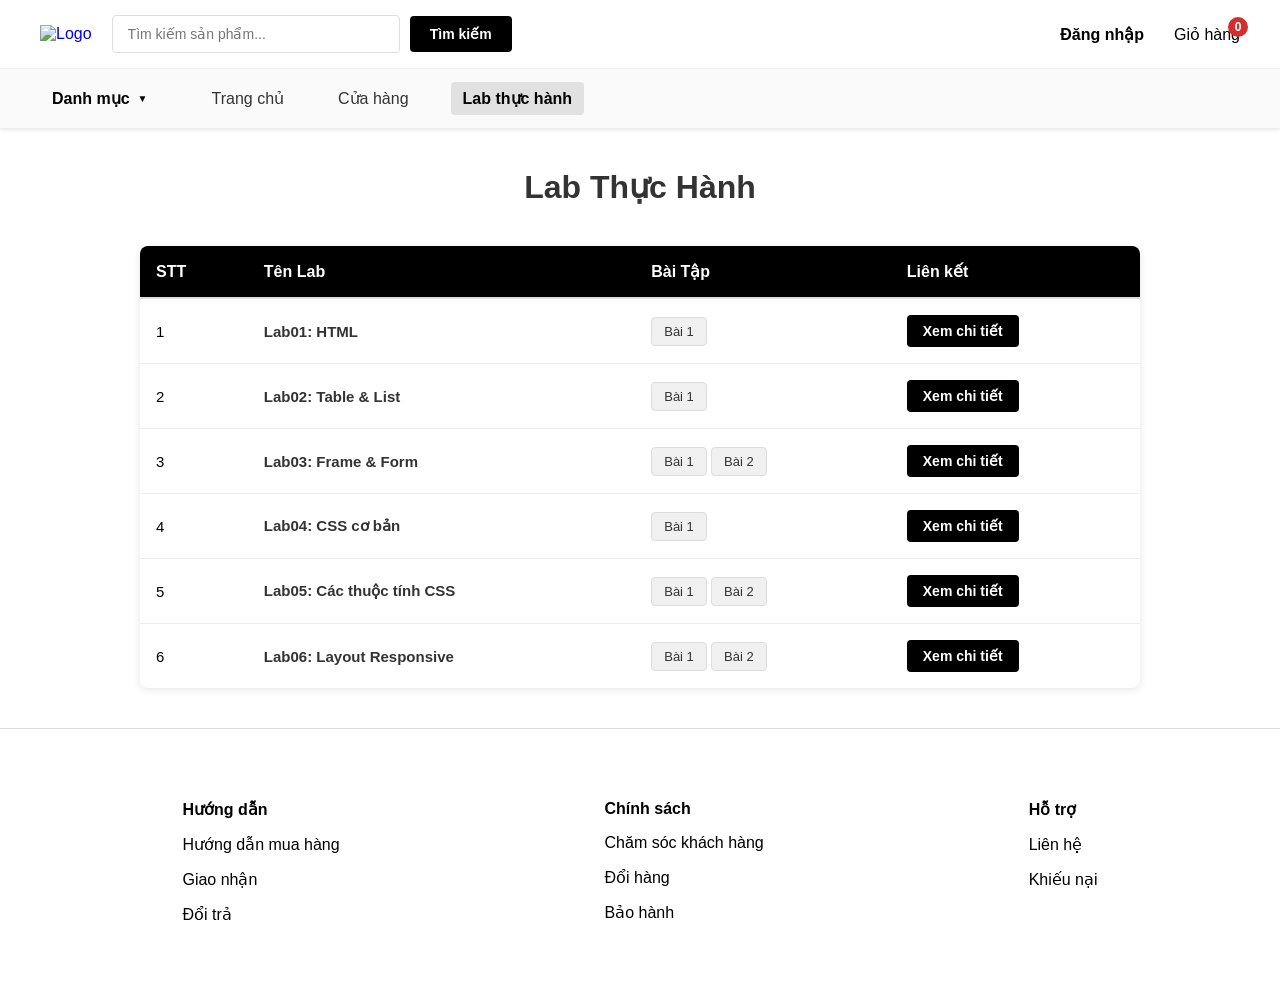
==== labs.html @ 2aad176a "upload source code" ====
<!DOCTYPE html>

<html lang="vi">
<head>
  <meta charset="UTF-8">
  <title>Lab Thực Hành - Nhạt Nhẽo Store</title>
  <link rel="stylesheet" href="style.css">
  <style>
    .labs-container {
      max-width: 1000px;
      margin: 40px auto;
      padding: 0 20px;
    }

    .labs-title {
      text-align: center;
      font-size: 32px;
      font-weight: bold;
      color: #333;
      margin-bottom: 40px;
    }

    .labs-table {
      width: 100%;
      border-collapse: collapse;
      background: #fff;
      box-shadow: 0 2px 8px rgba(0,0,0,0.1);
      border-radius: 8px;
      overflow: hidden;
    }

    .labs-table thead {
      background: #000;
      color: #fff;
    }

    .labs-table th {
      padding: 16px;
      text-align: left;
      font-size: 16px;
      font-weight: bold;
      border-bottom: 2px solid #ddd;
    }

    .labs-table td {
      padding: 16px;
      border-bottom: 1px solid #eee;
      font-size: 15px;
    }

    .labs-table tbody tr:hover {
      background: rgba(0,0,0,0.02);
    }

    .labs-table tbody tr:last-child td {
      border-bottom: none;
    }

    .lab-name {
      font-weight: bold;
      color: #333;
    }

    .lab-links {
      display: flex;
      flex-wrap: wrap;
      gap: 10px;
    }

    .lab-link-btn {
      display: inline-block;
      padding: 6px 12px;
      background: #f0f0f0;
      color: #333;
      text-decoration: none;
      border-radius: 4px;
      font-size: 13px;
      border: 1px solid #ddd;
      transition: background 0.2s;
    }

    .lab-link-btn:hover {
      background: #000;
      color: #fff;
      border-color: #000;
    }

    .lab-detail-btn {
      display: inline-block;
      padding: 8px 16px;
      background: #000;
      color: #fff;
      text-decoration: none;
      border-radius: 4px;
      font-size: 14px;
      font-weight: bold;
      transition: background 0.2s;
    }

    .lab-detail-btn:hover {
      background: #333;
    }

    .empty-cell {
      color: #999;
      font-style: italic;
    }
  </style>
</head>
<body>

  <!-- HEADER -->

  <header class="header">
    <div class="header-top">
      <div class="logo-search">
        <a href="index.html" class="logo-link">
          <img src="image/logo.png" class="logo" alt="Logo">
        </a>
        <div class="search-box">
          <input type="text" placeholder="Tìm kiếm sản phẩm...">
          <button class="search-btn">Tìm kiếm</button>
        </div>
      </div>
      <div class="header-actions">
        <a href="#" class="login-link">Đăng nhập</a>
        <div class="cart-icon">
          <span class="cart-count">0</span>
          <span>Giỏ hàng</span>
        </div>
      </div>
    </div>

    <!-- NAV -->

    <nav class="nav">
      <div class="nav-categories">
        <span class="category-label">Danh mục</span>
        <ul class="category-list">
          <li><a href="nam.html">Nam</a></li>
          <li><a href="nu.html">Nữ</a></li>
        </ul>
      </div>
      <ul class="nav-menu">
        <li><a href="index.html">Trang chủ</a></li>
        <li><a href="nam.html">Cửa hàng</a></li>
        <li><a href="labs.html" class="active">Lab thực hành</a></li>
      </ul>
    </nav>
  </header>

  <!-- LABS CONTENT -->

  <div class="labs-container">
    <h2 class="labs-title">Lab Thực Hành</h2>

    <table class="labs-table">
      <thead>
        <tr>
          <th>STT</th>
          <th>Tên Lab</th>
          <th>Bài Tập</th>
          <th>Liên kết</th>
        </tr>
      </thead>
      <tbody>
        <tr>
          <td>1</td>
          <td class="lab-name">Lab01: HTML</td>
          <td>
            <a href="https://delwyn9.github.io/Lab01/index.html" class="lab-link-btn">Bài 1</a>
          </td>
          <td>
            <a href="https://github.com/DelWyn9/Lab01" class="lab-detail-btn">Xem chi tiết</a>
          </td>
        </tr>
        <tr>
          <td>2</td>
          <td class="lab-name">Lab02: Table & List</td>
          <td>
            <a href="https://delwyn9.github.io/Lab02/" class="lab-link-btn">Bài 1</a>
          </td>
          <td>
            <a href="https://github.com/DelWyn9/Lab02" class="lab-detail-btn">Xem chi tiết</a>
          </td>
        </tr>
        <tr>
          <td>3</td>
          <td class="lab-name">Lab03: Frame & Form</td>
          <td>
            <a href="https://delwyn9.github.io/Lab03-1/" class="lab-link-btn">Bài 1</a>
            <a href="https://delwyn9.github.io/Lab03-2/" class="lab-link-btn">Bài 2</a>
          </td>
          <td>
            <a href="https://github.com/DelWyn9/Lab03-1" class="lab-detail-btn">Xem chi tiết</a>
          </td>
        </tr>
        <tr>
          <td>4</td>
          <td class="lab-name">Lab04: CSS cơ bản</td>
          <td>
            <a href="https://delwyn9.github.io/Lab04/" class="lab-link-btn">Bài 1</a>
          </td>
          <td>
            <a href="https://github.com/DelWyn9/Lab04" class="lab-detail-btn">Xem chi tiết</a>
          </td>
        </tr>
        <tr>
          <td>5</td>
          <td class="lab-name">Lab05: Các thuộc tính CSS</td>
          <td>
            <a href="https://delwyn9.github.io/Lab05-1/" class="lab-link-btn">Bài 1</a>
            <a href="https://delwyn9.github.io/Lab05-2/" class="lab-link-btn">Bài 2</a>
          </td>
          <td>
            <a href="https://github.com/DelWyn9/Lab05-1" class="lab-detail-btn">Xem chi tiết</a>
          </td>
        </tr>
        <tr>
          <td>6</td>
          <td class="lab-name">Lab06: Layout Responsive</td>
          <td>
            <a href="https://delwyn9.github.io/Lab06-1/" class="lab-link-btn">Bài 1</a>
            <a href="https://delwyn9.github.io/Lab06-2/" class="lab-link-btn">Bài 2</a>
          </td>
          <td>
            <a href="https://github.com/DelWyn9/Lab06-1" class="lab-detail-btn">Xem chi tiết</a>
          </td>
        </tr>
      </tbody>
    </table>
  </div>

  <!-- FOOTER -->

  <footer class="footer">
    <div class="footer-col">
      <h4>Hướng dẫn</h4>
      <p>Hướng dẫn mua hàng</p>
      <p>Giao nhận</p>
      <p>Đổi trả</p>
    </div>
    <div class="footer-col">
      <h4>Chính sách</h4>
      <p>Chăm sóc khách hàng</p>
      <p>Đổi hàng</p>
      <p>Bảo hành</p>
    </div>
    <div class="footer-col">
      <h4>Hỗ trợ</h4>
      <p>Liên hệ</p>
      <p>Khiếu nại</p>
    </div>
  </footer>

</body>
</html>
---- style.css ----
body {
font-family: Arial, sans-serif;
margin: 0;
}

.header {
background: #fff;
box-shadow: 0 2px 4px rgba(0,0,0,0.1);
}

.header-top {
display: flex;
align-items: center;
justify-content: space-between;
padding: 15px 40px;
gap: 30px;
}

.logo-search {
display: flex;
align-items: center;
gap: 20px;
flex: 1;
}

.logo-block {
display: flex;
flex-direction: column;
align-items: flex-start;
gap: 8px;
}

.logo-link {
text-decoration: none;
}

.logo {
width: 60px;
height: 60px;
object-fit: contain;
}

.search-box {
display: flex;
align-items: center;
gap: 10px;
flex: 1;
max-width: 400px;
}

.search-box input {
flex: 1;
padding: 10px 15px;
border: 1px solid #ddd;
border-radius: 4px;
font-size: 14px;
}

.search-box input:focus {
outline: none;
border-color: #000;
}

.search-btn {
padding: 10px 20px;
background: #000;
color: #fff;
border: none;
border-radius: 4px;
cursor: pointer;
font-size: 14px;
font-weight: bold;
}

.search-btn:hover {
background: #333;
}

.header-actions {
display: flex;
align-items: center;
gap: 30px;
}

.login-link {
text-decoration: none;
color: #000;
font-weight: bold;
cursor: pointer;
}

.login-link:hover {
color: #666;
}

.cart-icon {
display: flex;
align-items: center;
gap: 5px;
cursor: pointer;
position: relative;
}

.cart-count {
position: absolute;
top: -8px;
right: -8px;
background: #d32f2f;
color: #fff;
border-radius: 50%;
width: 20px;
height: 20px;
display: flex;
align-items: center;
justify-content: center;
font-size: 12px;
font-weight: bold;
}

/* NAV */
.nav {
display: flex;
align-items: center;
gap: 40px;
padding: 12px 40px;
background: rgba(0,0,0,0.02);
border-top: 1px solid #eee;
}

.nav-categories {
position: relative;
}

.category-label {
font-weight: bold;
color: #000;
cursor: pointer;
padding: 8px 12px;
border-radius: 4px;
display: flex;
align-items: center;
gap: 8px;
}

.category-label::after {
content: "▼";
font-size: 10px;
}

.category-label:hover {
background: rgba(0,0,0,0.05);
}

.category-list {
list-style: none;
margin: 0;
padding: 0;
position: absolute;
top: 100%;
left: 0;
background: #fff;
border: 1px solid #ddd;
border-radius: 4px;
min-width: 150px;
display: none;
z-index: 100;
box-shadow: 0 4px 8px rgba(0,0,0,0.1);
}

.nav-categories:hover .category-list {
display: block;
}

.category-list li {
padding: 0;
}

.category-list a {
display: block;
padding: 10px 16px;
text-decoration: none;
color: #333;
font-size: 14px;
border-bottom: 1px solid #eee;
}

.category-list li:last-child a {
border-bottom: none;
}

.category-list a:hover,
.category-list a.active {
background: rgba(0,0,0,0.05);
color: #000;
font-weight: bold;
}

.nav-menu {
list-style: none;
margin: 0;
padding: 0;
display: flex;
gap: 30px;
}

.nav-menu a {
text-decoration: none;
color: #333;
font-weight: 500;
padding: 8px 12px;
border-radius: 4px;
transition: background 0.2s, color 0.2s;
}

.nav-menu a:hover,
.nav-menu a.active {
background: rgba(0,0,0,0.1);
color: #000;
font-weight: bold;
}


.video {
width: 100%;
}

.video iframe {
width: 100%;
height: 400px;
}

.category-title {
text-align: center;
margin: 30px 0;
}

.category-title h2 {
font-size: 28px;
color: #333;
margin: 0;
}

.products {
display: grid;
grid-template-columns: repeat(auto-fit, minmax(260px, 1fr));
gap: 24px;
padding: 0 40px 40px;
}

.product-card {
background: #fff;
border: 1px solid #eee;
border-radius: 20px;
overflow: hidden;
box-shadow: 0 12px 30px rgba(0,0,0,0.06);
transition: transform 0.2s ease, box-shadow 0.2s ease;
}

.product-card:hover {
transform: translateY(-4px);
box-shadow: 0 16px 35px rgba(0,0,0,0.08);
}

.product-card img {
width: 100%;
height: 260px;
object-fit: cover;
display: block;
}

.product-content {
padding: 18px 20px 24px;
}

.product-label {
display: inline-block;
margin-bottom: 10px;
color: #d32f2f;
font-size: 12px;
font-weight: 700;
text-transform: uppercase;
letter-spacing: 0.08em;
}

.product-title {
font-size: 18px;
margin: 0 0 8px;
color: #111;
}

.product-subtitle {
margin: 0 0 14px;
color: #555;
font-size: 14px;
}

.product-price {
margin: 0;
font-size: 18px;
font-weight: 700;
color: #000;
}


/* BUTTON */
.shop-btn {
text-align: center;
font-size: 30px;
margin: 30px 0;
font-weight: bold;
}

.products {
display: flex;
justify-content: center;
gap: 30px;
padding: 40px;
flex-wrap: wrap;
}

.card {
width: 300px;
}

.card img {
width: 100%;
border-radius: 16px;
}

.no-products {
font-size: 18px;
color: #333;
text-align: center;
width: 100%;
}

.card h3 {
font-size: 22px;
margin: 10px 0;
}

.card p {
color: #555;
}

/* FOOTER */
.footer {
display: flex;
justify-content: space-around;
padding: 50px;
border-top: 1px solid #ddd;
}

.footer-col h4 {
margin-bottom: 10px;
}
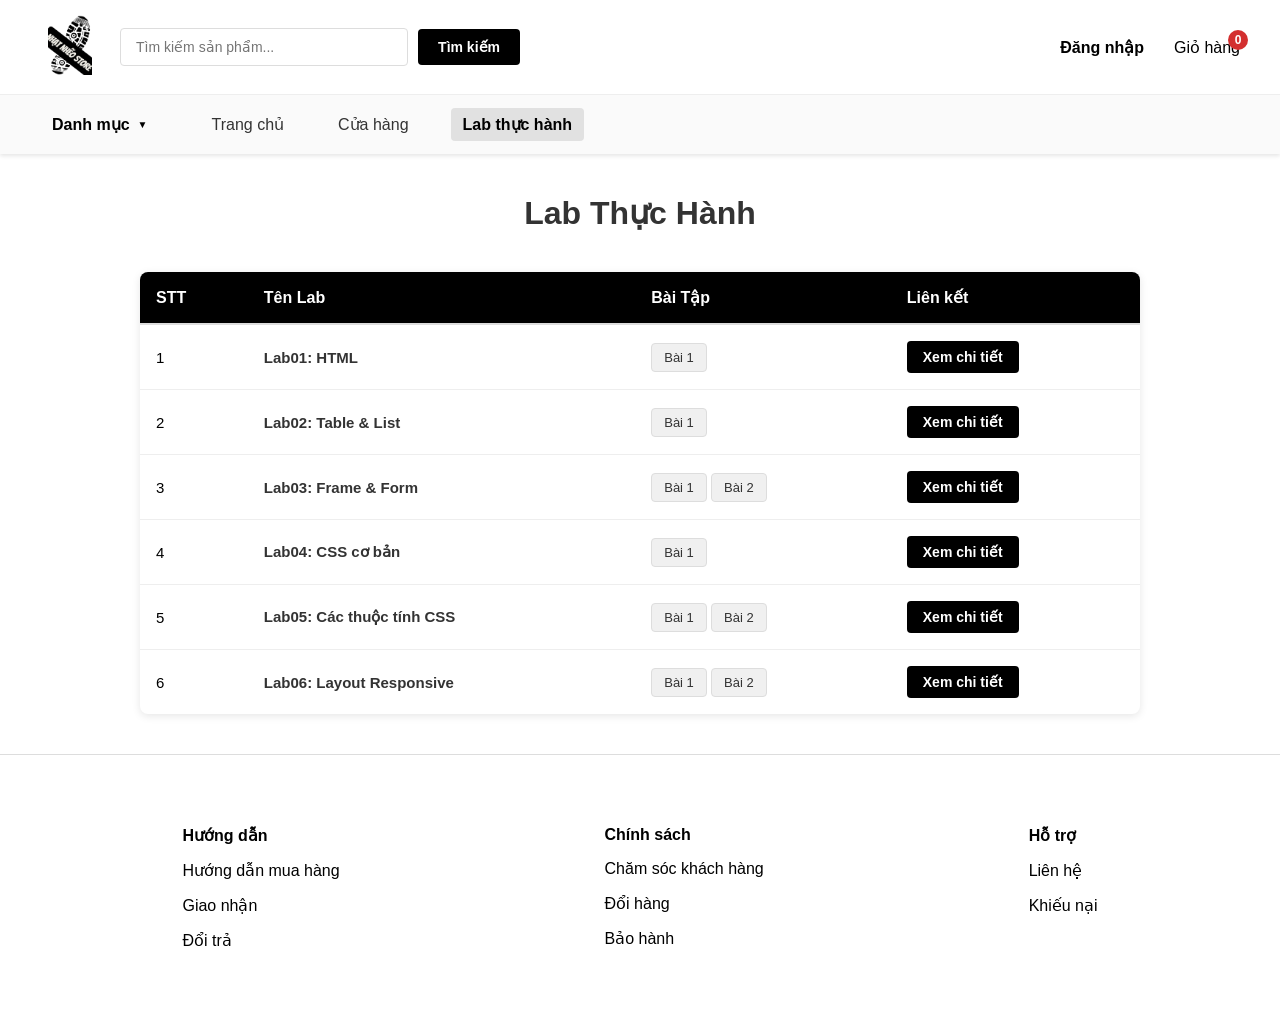
==== commit ffd9a350: "upload source code" ====
--- a/labs.html
+++ b/labs.html
@@ -109,13 +109,12 @@
 </head>
 <body>
 
-  <!-- HEADER -->
 
   <header class="header">
     <div class="header-top">
       <div class="logo-search">
         <a href="index.html" class="logo-link">
-          <img src="image/logo.png" class="logo" alt="Logo">
+          <img src="image/LogoFix4.PNG" class="logo" alt="Logo">
         </a>
         <div class="search-box">
           <input type="text" placeholder="Tìm kiếm sản phẩm...">
@@ -131,7 +130,6 @@
       </div>
     </div>
 
-    <!-- NAV -->
 
     <nav class="nav">
       <div class="nav-categories">
@@ -149,7 +147,6 @@
     </nav>
   </header>
 
-  <!-- LABS CONTENT -->
 
   <div class="labs-container">
     <h2 class="labs-title">Lab Thực Hành</h2>
@@ -231,7 +228,6 @@
     </table>
   </div>
 
-  <!-- FOOTER -->
 
   <footer class="footer">
     <div class="footer-col">
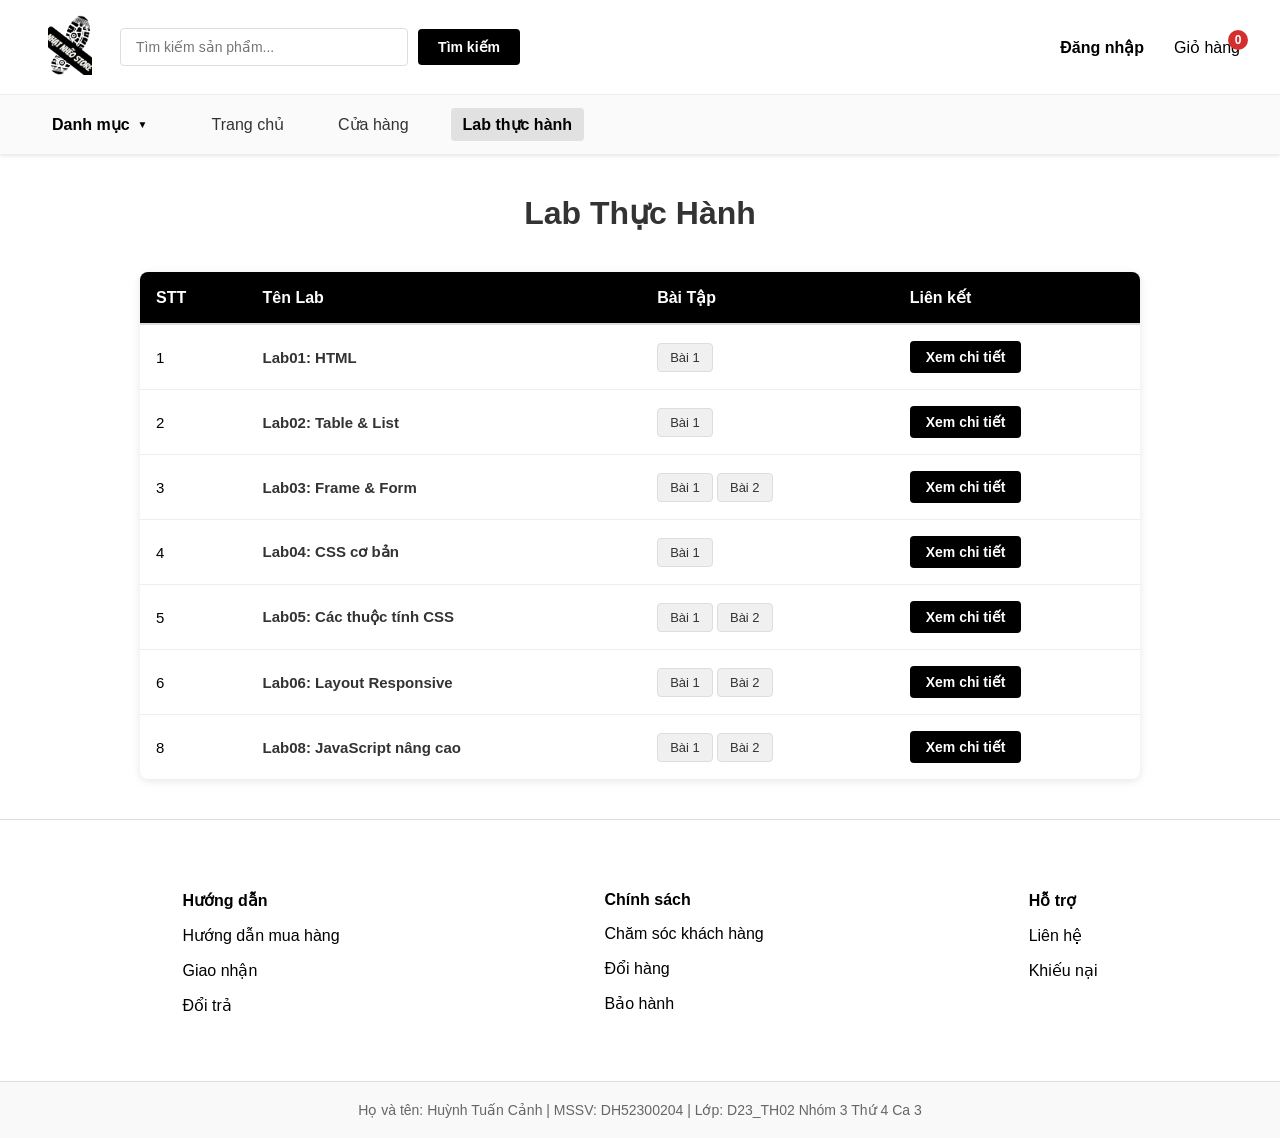
==== commit 8b1ca152: "fix 1" ====
--- a/labs.html
+++ b/labs.html
@@ -224,28 +224,44 @@
             <a href="https://github.com/DelWyn9/Lab06-1" class="lab-detail-btn">Xem chi tiết</a>
           </td>
         </tr>
+        <tr>
+          <td>8</td>
+          <td class="lab-name">Lab08: JavaScript nâng cao</td>
+          <td>
+            <a href="https://delwyn9.github.io/Lab08-1/" class="lab-link-btn">Bài 1</a>
+            <a href="https://delwyn9.github.io/Lab08-2/" class="lab-link-btn">Bài 2</a>
+          </td>
+          <td>
+            <a href="https://github.com/DelWyn9/Lab08-1" class="lab-detail-btn">Xem chi tiết</a>
+          </td>
+        </tr>
       </tbody>
     </table>
   </div>
 
 
   <footer class="footer">
-    <div class="footer-col">
-      <h4>Hướng dẫn</h4>
-      <p>Hướng dẫn mua hàng</p>
-      <p>Giao nhận</p>
-      <p>Đổi trả</p>
+    <div class="footer-content">
+      <div class="footer-col">
+        <h4>Hướng dẫn</h4>
+        <p>Hướng dẫn mua hàng</p>
+        <p>Giao nhận</p>
+        <p>Đổi trả</p>
+      </div>
+      <div class="footer-col">
+        <h4>Chính sách</h4>
+        <p>Chăm sóc khách hàng</p>
+        <p>Đổi hàng</p>
+        <p>Bảo hành</p>
+      </div>
+      <div class="footer-col">
+        <h4>Hỗ trợ</h4>
+        <p>Liên hệ</p>
+        <p>Khiếu nại</p>
+      </div>
     </div>
-    <div class="footer-col">
-      <h4>Chính sách</h4>
-      <p>Chăm sóc khách hàng</p>
-      <p>Đổi hàng</p>
-      <p>Bảo hành</p>
-    </div>
-    <div class="footer-col">
-      <h4>Hỗ trợ</h4>
-      <p>Liên hệ</p>
-      <p>Khiếu nại</p>
+    <div class="footer-info">
+      <p>Họ và tên: Huỳnh Tuấn Cảnh | MSSV: DH52300204 | Lớp: D23_TH02 Nhóm 3 Thứ 4 Ca 3</p>
     </div>
   </footer>
 
--- a/style.css
+++ b/style.css
@@ -346,9 +346,27 @@
 /* FOOTER */
 .footer {
 display: flex;
+flex-direction: column;
+border-top: 1px solid #ddd;
+}
+
+.footer-content {
+display: flex;
 justify-content: space-around;
 padding: 50px;
+}
+
+.footer-info {
+text-align: center;
+padding: 20px;
+background: #f9f9f9;
 border-top: 1px solid #ddd;
+}
+
+.footer-info p {
+margin: 0;
+font-size: 14px;
+color: #666;
 }
 
 .footer-col h4 {
